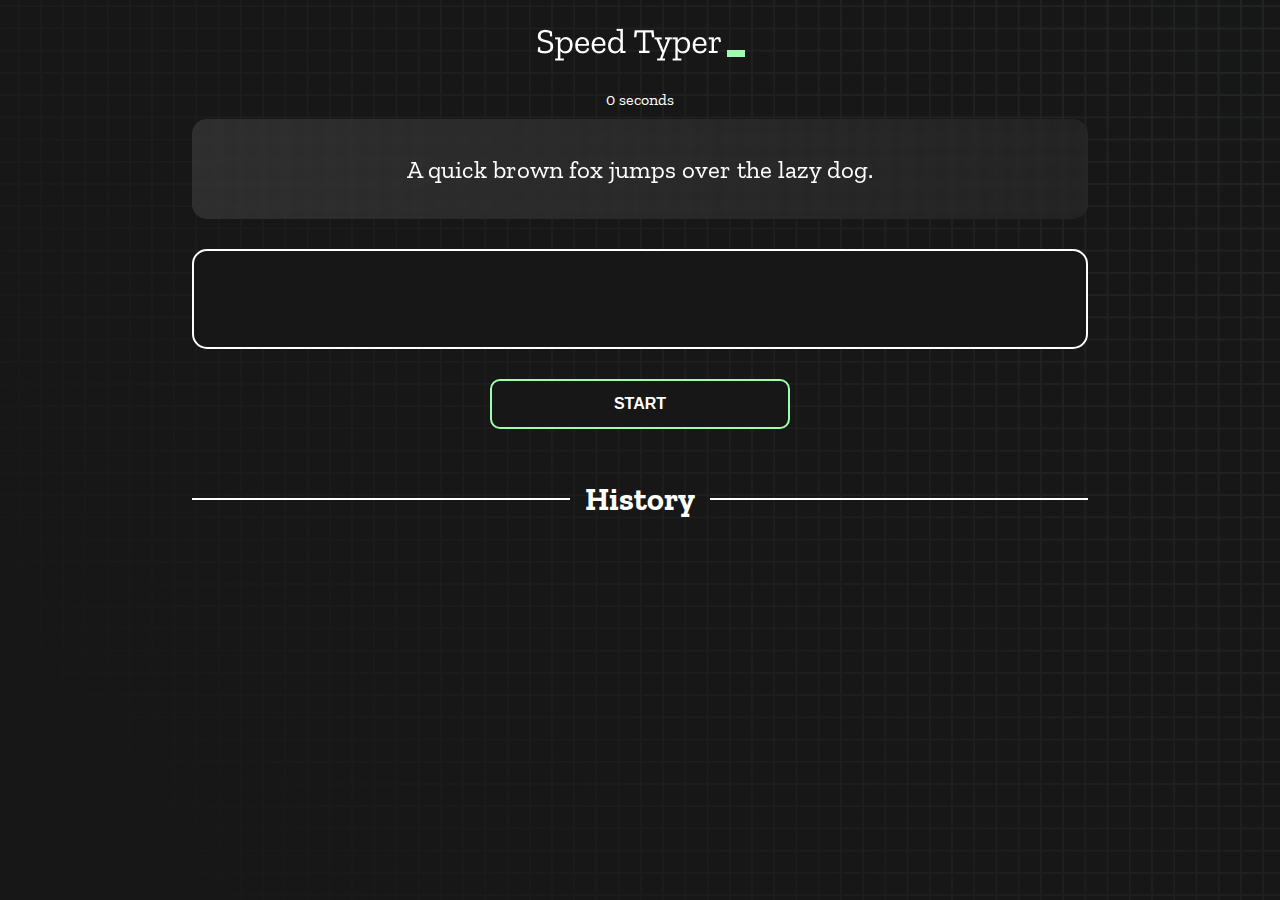
==== index.html @ 59f1a458 "Initial commit" ====
<!DOCTYPE html>
<html lang="en">
  <head>
    <meta charset="UTF-8" />
    <meta http-equiv="X-UA-Compatible" content="IE=edge" />
    <meta name="viewport" content="width=device-width, initial-scale=1.0" />
    <title>Speed Monster</title>
    <link rel="stylesheet" href="styles.css" />
    <link rel="preconnect" href="https://fonts.googleapis.com" />
    <link rel="preconnect" href="https://fonts.gstatic.com" crossorigin />
    <link
      href="https://fonts.googleapis.com/css2?family=Zilla+Slab:wght@300;400;500&display=swap"
      rel="stylesheet"
    />
  </head>
  <body>
    <h1 class="title"><img src="./logo.png" /></h1>
    <div id="show-time">0 seconds</div>

    <div class="box-container">
      <div id="question"></div>

      <div id="display" class="inactive"></div>

      <div class="buttons">
        <button id="starts">START</button>
      </div>

      <div class="divider-container">
        <div class="line"></div>
        <h1 class="title2">History</h1>
        <div class="line"></div>
      </div>
      <div id="histories"></div>
    </div>

    <div id="countdown"></div>
    <div id="modal-background" class="hidden"></div>
    <div id="result" class="hidden"></div>

    <script src="./history.js"></script>
    <script src="./script.js"></script>
  </body>
</html>
---- styles.css ----
* {
  padding: 0;
  margin: 0;
  box-sizing: border-box;
}

body {
  background-image: url("./bg.png");
  background-size: cover;
  background-position: left top;
  font-family: "Zilla Slab", serif;
}

.box-container {
  width: 70%;
  margin: 0 auto;
}

#question {
  height: 100px;
  display: flex;
  align-items: center;
  justify-content: center;
  color: white;
  font-size: 25px;
  border-radius: 15px;
  background: rgb(255, 255, 255);
  background: linear-gradient(
    92.49deg,
    rgba(255, 255, 255, 0.1) 0.18%,
    rgba(255, 255, 255, 0.05) 99.85%
  );
  backdrop-filter: blur(5px);
  margin-bottom: 30px;
}

#display {
  height: 100px;
  display: flex;
  flex-wrap: wrap;
  align-items: center;
  padding-left: 5rem;
  color: white;
  font-size: 32px;
  background-color: #171717;
  border: 2px solid #9dffad;
  border-radius: 15px;
}

#countdown {
  position: fixed;
  height: 100vh;
  width: 100vw;
  background-color: rgba(0, 0, 0, 0.8);
  top: 0;
  left: 0;
  display: flex;
  align-items: center;
  justify-content: center;
  font-size: 3rem;
  color: white;
  display: none;
}
#result {
  position: fixed;
  top: 10%; 
  left: 10%;
  transform: translate(-50%, -50%);
  height: 250px;
  width: 400px;
  background-color: #171717;
  border-radius: 15px;
  border: 2px solid #9dffad;
  color: white;
  text-align: center;
  padding: 2rem;
}
#show-time{
  text-align: center;
  color: white;
  margin: 10px 0;
}

.green {
  color: #9dffad;
}
.red {
  color: #eb6565;
}
.bold {
  font-weight: 700;
}
.inactive {
  border: 2px solid white !important;
}
.hidden {
  display: none;
}
.title {
  text-align: center;
  color: white;
  margin: 20px 0;
}

.divider-container {
  height: 80px;
  display: flex;
  justify-content: center;
  align-items: center;
  gap: 15px;
  margin: 0 auto;
}

.line {
  height: 2px;
  background: white;
  width: 100%;
}

.title2 {
  color: white;
  display: block;
}

.buttons {
  display: flex;
  justify-content: center;
  margin: 30px 0;
}
button {
  padding: 10px 20px;
  border: none;
  font-size: 16px;
  font-weight: bold;
  width: 300px;
  height: 50px;
  color: white;
  background-color: #171717;
  border-radius: 10px;
  border: 2px solid #9dffad;
  cursor: pointer;
}

#histories {
  display: flex;
  flex-wrap: wrap;
  justify-content: space-around;
}

.card {
  width: 100%;
  height: 100%;
  padding: 50px;
  display: flex;
  justify-content: space-between;
  align-items: center;
  padding: 20px 30px;
  color: white;
  border-radius: 15px;
  background: rgb(255, 255, 255);
  background: linear-gradient(
    92.49deg,
    rgba(255, 255, 255, 0.1) 0.18%,
    rgba(255, 255, 255, 0.05) 99.85%
  );
  backdrop-filter: blur(5px);
  margin-bottom: 30px;
}

#modal-background {
  background: rgb(255, 255, 255);
  background: linear-gradient(
    92.49deg,
    rgba(255, 255, 255, 0.1) 0.18%,
    rgba(255, 255, 255, 0.05) 99.85%
  );
  backdrop-filter: blur(5px);
  height: 100vh;
  width: 100%;
  position: fixed;
  top: 0;
}

@media only screen and (max-width: 700px) {
  .box-container {
    padding: 0 20px;
    width: 100%;
  }
  .card {
    flex-direction: column;
  }
}
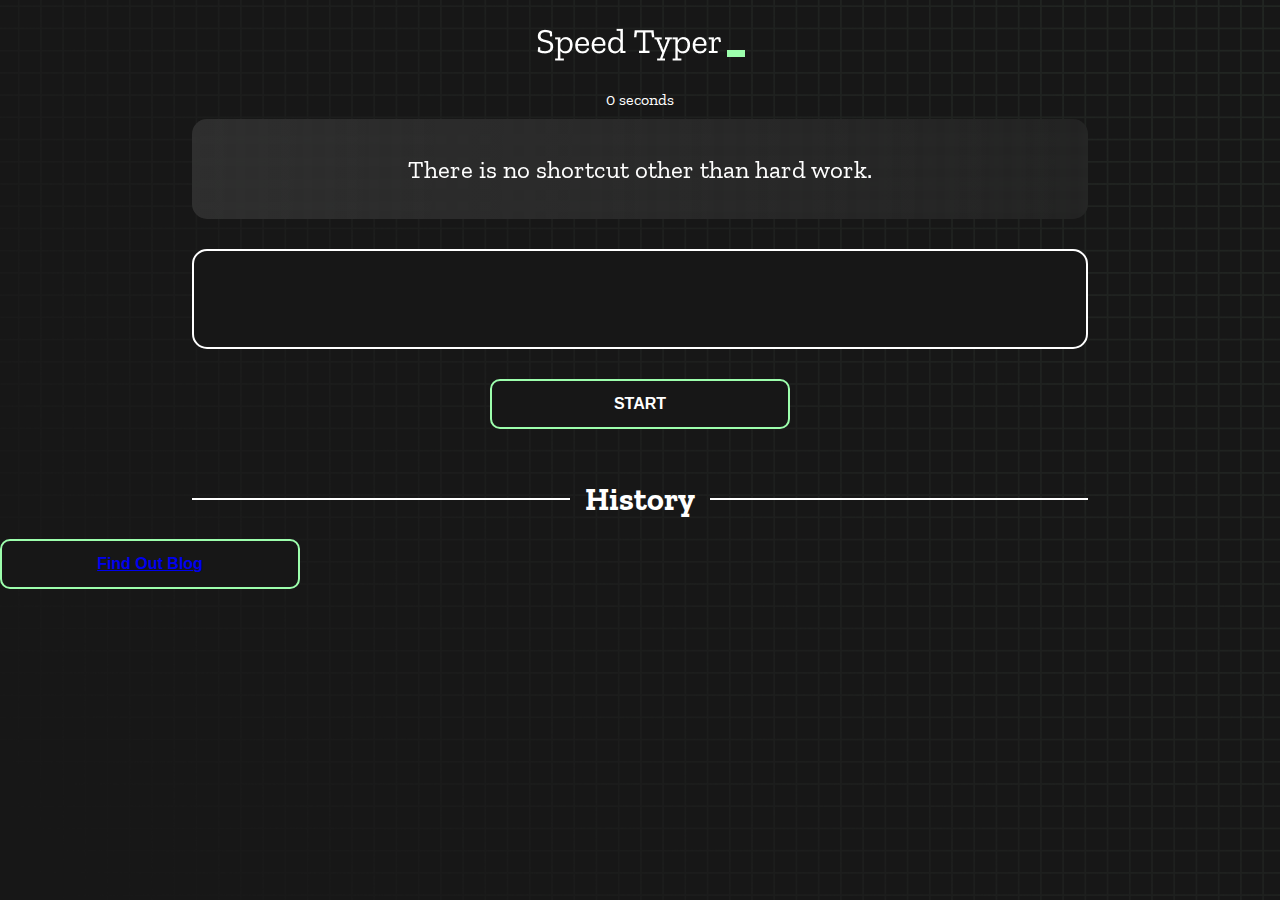
==== commit af581cfd: "blog-section-added" ====
--- a/index.html
+++ b/index.html
@@ -5,6 +5,7 @@
     <meta http-equiv="X-UA-Compatible" content="IE=edge" />
     <meta name="viewport" content="width=device-width, initial-scale=1.0" />
     <title>Speed Monster</title>
+    <link href="https://cdn.jsdelivr.net/npm/bootstrap@5.2.0/dist/css/bootstrap.min.css" rel="stylesheet" integrity="sha384-gH2yIJqKdNHPEq0n4Mqa/HGKIhSkIHeL5AyhkYV8i59U5AR6csBvApHHNl/vI1Bx" crossorigin="anonymous"/>
     <link rel="stylesheet" href="styles.css" />
     <link rel="preconnect" href="https://fonts.googleapis.com" />
     <link rel="preconnect" href="https://fonts.gstatic.com" crossorigin />
@@ -12,6 +13,7 @@
       href="https://fonts.googleapis.com/css2?family=Zilla+Slab:wght@300;400;500&display=swap"
       rel="stylesheet"
     />
+   
   </head>
   <body>
     <h1 class="title"><img src="./logo.png" /></h1>
@@ -38,6 +40,12 @@
     <div id="modal-background" class="hidden"></div>
     <div id="result" class="hidden"></div>
 
+    <div class="m-5 align-items-center text-center">
+      <button class=" btn btn-black p-2 border bg-black "><a class="nav-link active  fw-semibold text-white" aria-current="page" target="_blank" href="blog.html">Find Out Blog</a></button>
+    </div>
+
+     <!-- Bootstrap js-Link  -->
+     <script src="https://cdn.jsdelivr.net/npm/bootstrap@5.2.0/dist/js/bootstrap.bundle.min.js" integrity="sha384-A3rJD856KowSb7dwlZdYEkO39Gagi7vIsF0jrRAoQmDKKtQBHUuLZ9AsSv4jD4Xa" crossorigin="anonymous"></script>
     <script src="./history.js"></script>
     <script src="./script.js"></script>
   </body>
--- a/styles.css
+++ b/styles.css
@@ -63,8 +63,8 @@
 }
 #result {
   position: fixed;
-  top: 10%; 
-  left: 10%;
+  top: 50%; 
+  left: 50%;
   transform: translate(-50%, -50%);
   height: 250px;
   width: 400px;
@@ -176,9 +176,9 @@
   );
   backdrop-filter: blur(5px);
   height: 100vh;
-  width: 100%;
+  width: 100vw;
   position: fixed;
-  top: 0;
+  top: 0px;
 }
 
 @media only screen and (max-width: 700px) {
@@ -190,3 +190,28 @@
     flex-direction: column;
   }
 }
+/* large screen */
+@media only screen and (min-width: 992px) {
+
+
+  #histories {
+    display: grid; 
+    grid-template-columns: repeat(3,1fr);
+    justify-content: center;
+    align-items: center;
+    
+  }
+  .card{
+    width: 30vw;
+    height: 40vh;
+    padding: 50px;
+    display: flex;
+    flex-wrap: wrap;
+    justify-content: center;
+    align-items: center;
+    padding: 15px 25px;
+    color: white;
+    margin-left: 10px;
+  }
+ 
+}
